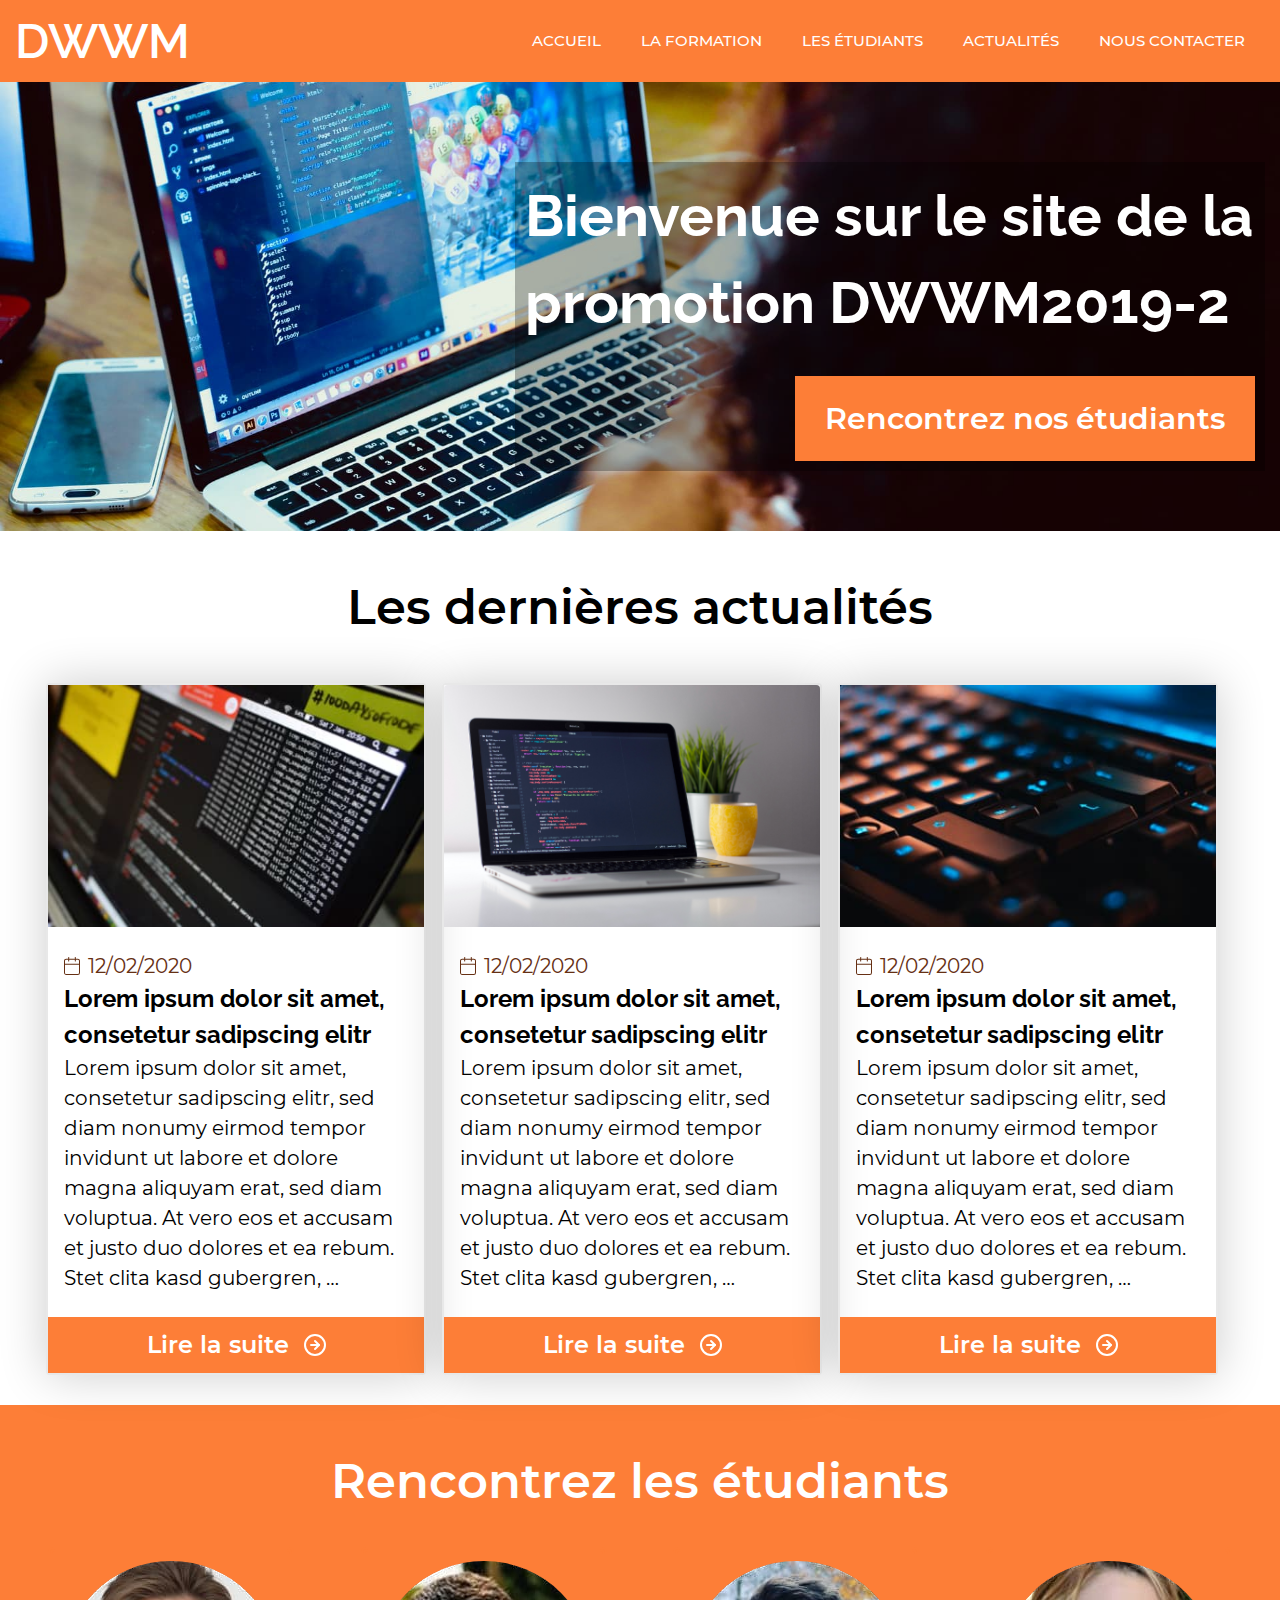
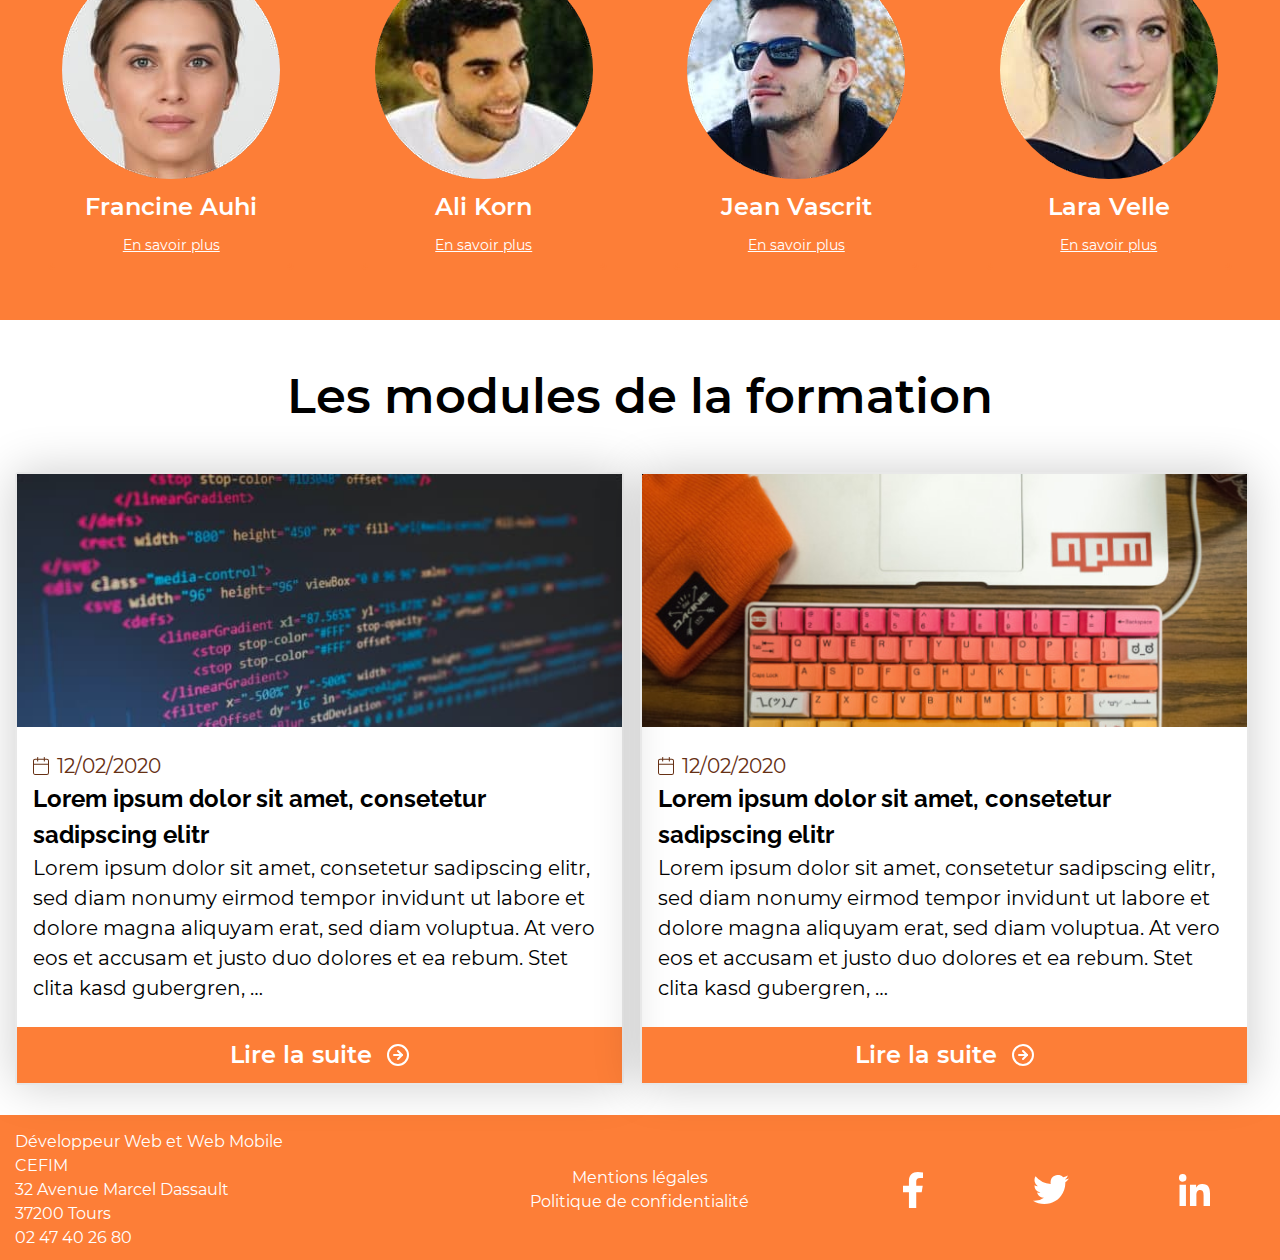
==== index.html @ db04bb83 "ECF-HTML-CSS - Brouillon" ====
<!DOCTYPE html>
<html lang="en">
<head>
    <meta charset="UTF-8">
    <meta http-equiv="X-UA-Compatible" content="IE=edge">
    <meta name="viewport" content="width=device-width, initial-scale=1.0">
    <link rel="stylesheet" href="css/reset.css">
    <link rel="stylesheet" href="css/style.css">
    <title>DWWM - Accueil</title>
</head>
<body>

    <header class="main-header">
        <div class="container">
            <p class="main-header-logo">dwwm</p>
            <nav class="main-header-nav">
                <button class="toggle-main-header-list" aria-expanded="false" aria-controls="main-header-list"><img src="img/burger.svg" alt="icone menu"></button>
                <ul id="main-header-list" class="main-header-list" hidden>
                    <li class="main-header-item">
                        <a class="main-header-link" href="index.html">Accueil</a>
                    </li>
                    <li class="main-header-item">
                        <a class="main-header-link" href="formation.html">La formation</a>
                    </li>
                    <li class="main-header-item">
                        <a class="main-header-link" href="etudiants.html">Les étudiants</a>
                    </li>
                    <li class="main-header-item">
                        <a class="main-header-link" href="actualites.html">Actualités</a>
                    </li>
                    <li class="main-header-item">
                        <a class="main-header-link" href="contact.html">Nous contacter</a>
                    </li>
                </ul>
            </nav>
        </div>
    </header>

    <section class="hero">
        <div class="container">
            <div class="hero-content">
                <h1>Bienvenue sur le site de la promotion DWWM2019-2</h1>
                <a href="etudiants.html">Rencontrez nos étudiants</a>
            </div>
        </div>
    </section>

    <section class="news">
        <div class="container">
            <h2>Les dernières actualités</h2>
            <ul class="article-list">
                <li class="article-item">
                    <article class="article">
                        <a href="actualites.html" class="article-link">
                            <figure class="article-img"><img src="img/ecran.jpg" alt="Un écran"></figure>
                            <div>
                                <p class="article-date"><img src="img/icon-date.svg" aria-hidden="true" alt="">12/02/2020</p>
                                <h3>Lorem ipsum dolor sit amet, consetetur sadipscing elitr</h3>
                                <p>Lorem ipsum dolor sit amet, consetetur sadipscing elitr, sed diam nonumy eirmod tempor invidunt ut labore et dolore magna aliquyam erat, sed diam voluptua. At vero eos et accusam et justo duo dolores et ea rebum. Stet clita kasd gubergren, …         </p>
                            </div>
                            <p class="article-btn">Lire la suite<img src="img/fleche-droite.svg" aria-hidden="true" alt=""></p>
                        </a>
                    </article>
                </li>

                <li class="article-item">
                    <article class="article">
                        <a href="actualites.html" class="article-link">
                            <figure class="article-img"><img src="img/pc-gris.png" alt="Un pc"></figure>
                            <div>
                                <p class="article-date"><img src="img/icon-date.svg" aria-hidden="true" alt="">12/02/2020</p>
                                <h3>Lorem ipsum dolor sit amet, consetetur sadipscing elitr</h3>
                                <p>Lorem ipsum dolor sit amet, consetetur sadipscing elitr, sed diam nonumy eirmod tempor invidunt ut labore et dolore magna aliquyam erat, sed diam voluptua. At vero eos et accusam et justo duo dolores et ea rebum. Stet clita kasd gubergren, …         </p>
                            </div>
                            <p class="article-btn">Lire la suite<img src="img/fleche-droite.svg" aria-hidden="true" alt=""></p>
                        </a>
                    </article>
                </li>

                <li class="article-item">
                    <article class="article">
                        <a href="actualites.html" class="article-link">
                            <figure class="article-img"><img src="img/clavier.jpg" alt="Un clavier"></figure>
                            <div>
                                <p class="article-date"><img src="img/icon-date.svg" aria-hidden="true" alt="">12/02/2020</p>
                                <h3>Lorem ipsum dolor sit amet, consetetur sadipscing elitr</h3>
                                <p>Lorem ipsum dolor sit amet, consetetur sadipscing elitr, sed diam nonumy eirmod tempor invidunt ut labore et dolore magna aliquyam erat, sed diam voluptua. At vero eos et accusam et justo duo dolores et ea rebum. Stet clita kasd gubergren, …         </p>
                            </div>
                            <p class="article-btn">Lire la suite<img src="img/fleche-droite.svg" aria-hidden="true" alt=""></p>
                        </a>
                    </article>
                </li>
            </ul>
        </div>
    </section>

    <section class="accueil-students">
        <div class="container">
            <h2>Rencontrez les étudiants</h2>
            <ul class="students-list">
                <li class="students-item">
                    <a class="students-link" href="etudiant-deux.html">
                        <div>
                            <figure>
                                <img class="students-img" src="img/etudiant-deux.jpg" alt="">
                                <figcaption>Francine Auhi</figcaption>
                            </figure>
                            <p>En savoir plus</p>
                        </div>

                    </a>
                </li>
                <li class="students-item">
                    <a class="students-link" href="etudiant-deux.html">
                        <div>
                            <figure>
                                <img class="students-img" src="img/etudiant-un.jpg" alt="">
                                <figcaption>Ali Korn</figcaption>
                            </figure>
                            <p>En savoir plus</p>
                        </div>

                    </a>
                </li>
                <li class="students-item">
                    <a class="students-link" href="etudiant-deux.html">
                        <div>
                            <figure>
                                <img class="students-img" src="img/etudiant-trois.jpg" alt="">
                                <figcaption>Jean Vascrit</figcaption>
                            </figure>
                            <p>En savoir plus</p>
                        </div>

                    </a>
                </li>
                <li class="students-item">
                    <a class="students-link" href="etudiant-deux.html">
                        <div>
                            <figure>
                                <img class="students-img" src="img/etudiant-quatre.jpg" alt="">
                                <figcaption>Lara Velle</figcaption>
                            </figure>
                            <p>En savoir plus</p>
                        </div>
                    </a>
                </li>
            </ul>
        </div>
    </section>

    <section class="modules">
        <div class="container">
            <h2>Les modules de la formation</h2>
            <ul class="article-list">
                <li class="article-item">
                    <article class="article">
                        <a href="module.html" class="article-link">
                            <figure class="article-img"><img src="img/code-rose.jpg" alt="Un extrait de code informatique"></figure>
                            <div>
                                <p class="article-date"><img src="img/icon-date.svg" aria-hidden="true" alt="">12/02/2020</p>
                                <h3>Lorem ipsum dolor sit amet, consetetur sadipscing elitr</h3>
                                <p>Lorem ipsum dolor sit amet, consetetur sadipscing elitr, sed diam nonumy eirmod tempor invidunt ut labore et dolore magna aliquyam erat, sed diam voluptua. At vero eos et accusam et justo duo dolores et ea rebum. Stet clita kasd gubergren, …         </p>
                            </div>
                            <p class="article-btn">Lire la suite<img src="img/fleche-droite.svg" aria-hidden="true" alt=""></p>
                        </a>
                    </article>
                </li>

                <li class="article-item">
                    <article class="article">
                        <a href="module.html" class="article-link">
                            <figure class="article-img"><img src="img/clavier-orange.jpg" alt="Un clavier orange"></figure>
                            <div>
                                <p class="article-date"><img src="img/icon-date.svg" aria-hidden="true" alt="">12/02/2020</p>
                                <h3>Lorem ipsum dolor sit amet, consetetur sadipscing elitr</h3>
                                <p>Lorem ipsum dolor sit amet, consetetur sadipscing elitr, sed diam nonumy eirmod tempor invidunt ut labore et dolore magna aliquyam erat, sed diam voluptua. At vero eos et accusam et justo duo dolores et ea rebum. Stet clita kasd gubergren, …         </p>
                            </div>
                            <p class="article-btn">Lire la suite<img src="img/fleche-droite.svg" aria-hidden="true" alt=""></p>
                        </a>
                    </article>
                </li>
            </ul>
        </div>
    </section>

    <footer class="main-footer">
        <div class="container">
            <div class="main-footer-contact">
                <p>Développeur Web et Web Mobile</p>
                <ul class="contact-list">
                    <li class="contact-item">
                        <a class="contact-link" href="https://g.page/cefimformation?share">
                            <p>CEFIM</p>
                            <p>32 Avenue Marcel Dassault</br>
                               37200 Tours
                            </p>
                        </a>
                    </li>
                    <li class="contact-item">
                        <a class="contact-link" href="tel:+33247402680">02 47 40 26 80</a>
                    </li>
                </ul>
            </div>
            <ul class="main-footer-list">
                <li class="main-footer-item">
                    <a class="main-footer-link" href="politique.html">Mentions légales</a>
                </li>
                <li class="main-footer-item">
                    <a class="main-footer-link" href="politique.html">Politique de confidentialité</a>
                </li>
            </ul>
            <ul class="network-list">
                <li class="network-item">
                    <a class="network-link" href="https://www.facebook.com/"><img src="img/icon-facebook.svg" alt="icône facebook"></a>
                </li>
                <li class="network-item">
                    <a class="network-link" href="https://twitter.com/?lang=fr"><img src="img/incon-twitter.svg" alt="icône twitter"></a>
                </li>
                <li class="network-item">
                    <a class="network-link" href="https://fr.linkedin.com/"><img src="img/icon-linkedin.svg" alt="icône linkedin"></a>
                </li>
            </ul>
        </div>
    </footer>
    <script src="js/nav.js"></script>
</body>
</html>
---- css/style.css ----
/* montserrat-regular - latin */
@font-face {
font-family: 'Montserrat';
font-style: normal;
font-weight: 400;
src: local(''),
        url('../fonts/montserrat-v15-latin-regular.woff2') format('woff2'), /* Chrome 26+, Opera 23+, Firefox 39+ */
        url('../fonts/montserrat-v15-latin-regular.woff') format('woff'); /* Chrome 6+, Firefox 3.6+, IE 9+, Safari 5.1+ */
}
/* montserrat-500 - latin */
@font-face {
font-family: 'Montserrat';
font-style: normal;
font-weight: 500;
src: local(''),
        url('../fonts/montserrat-v15-latin-500.woff2') format('woff2'), /* Chrome 26+, Opera 23+, Firefox 39+ */
        url('../fonts/montserrat-v15-latin-500.woff') format('woff'); /* Chrome 6+, Firefox 3.6+, IE 9+, Safari 5.1+ */
}
/* montserrat-600 - latin */
@font-face {
font-family: 'Montserrat';
font-style: normal;
font-weight: 600;
src: local(''),
        url('../fonts/montserrat-v15-latin-600.woff2') format('woff2'), /* Chrome 26+, Opera 23+, Firefox 39+ */
        url('../fonts/montserrat-v15-latin-600.woff') format('woff'); /* Chrome 6+, Firefox 3.6+, IE 9+, Safari 5.1+ */
}
/* raleway-700 - latin */
@font-face {
font-family: 'Raleway';
font-style: normal;
font-weight: 700;
src: local(''),
        url('../fonts/raleway-v19-latin-700.woff2') format('woff2'), /* Chrome 26+, Opera 23+, Firefox 39+ */
        url('../fonts/raleway-v19-latin-700.woff') format('woff'); /* Chrome 6+, Firefox 3.6+, IE 9+, Safari 5.1+ */
}
/* raleway-600 - latin */
@font-face {
font-family: 'Raleway';
font-style: normal;
font-weight: 600;
src: local(''),
        url('../fonts/raleway-v19-latin-600.woff2') format('woff2'), /* Chrome 26+, Opera 23+, Firefox 39+ */
        url('../fonts/raleway-v19-latin-600.woff') format('woff'); /* Chrome 6+, Firefox 3.6+, IE 9+, Safari 5.1+ */
}

/* Styles généraux */
:root {
        --primary: #FD7E37;
        --dark-grey: #707070;
        --medium-grey: #7f7f7f;
        --light-grey: #d6d6d6;
        --dark-marron: #331100;
        --medium-marron: #663014;

}
body{
        font-family: Montserrat, "sans-serif";
}
h1, h2{
        text-align: center;
        padding-bottom: 2rem;
}
.modules h2, .news h2{
        padding-top: 4rem;
        padding-bottom: 4rem;
}
@media screen and (min-width: 62em){
        h1, h2{
                font-size: 4.8rem;
        }
}

/* Layout */

.container {
	width: 100%;
	margin-left: auto;
	margin-right: auto;
	padding-left: 1.5rem;
	padding-right: 1.5rem;
}
@media screen and (min-width: 80em) {
	.container {
		max-width: 131rem;
	}
}

/* Navigation */

[hidden] {
	display: block;
	visibility: hidden;
}
.toggle-main-header-list {
        background: none;
	padding: 1.5rem;
	border: 0;
        cursor: pointer;
}
.toggle-main-header-list img{
        width: 2rem;
        height: 2rem;
}
.main-header-list {
	position: fixed;
	z-index: 10;
	top: 5rem;
	left: 0;
	right: 0;
        bottom: 0;
	transform: translateX(-100%);
	transition: .3s;
        background-color: var(--primary);
}
.main-header-list:not([hidden]) {
	transform: translateX(0);
}
.main-header + section{
        padding-top: 5rem;
}
@media screen and (min-width: 48em) {
	.toggle-main-header-list {
		display: none;
	}

	.main-header-list {
		display: flex;
		position: static;
		visibility: visible;
		transform: translateX(0);
	}
        .main-header + section{
                padding-top: 0;
        }
}

/* Components */

.contact-btn{
        display: flex;
        align-items: center;
        background-color: var(--primary);
        color: white;
        font-weight: 600;
        padding: 1rem;
        border: none;
        border-radius: 4px;
}
.contact-btn img{
        margin-left: 1rem;
}

.article{
        margin: auto;
        box-shadow: 0px 0px 48px #00000033;
        margin-bottom: 3rem;
        border: 2px solid #e8e8e8;
        border-radius: 3px;
}
.article:hover, .article:focus{
        border: 2px solid var(--primary);
        border-radius: 3px;
}
.article-img img{
        min-width: 100%;
        max-width: 100%;
}
@media screen and (min-width: 48em){
        .article{
                margin-right: 1.6rem;
        }
}
.article h3{
        font-family: Raleway, "sans-serif";
}
.article-btn{
        background-color: var(--primary);
        color: white;
        display: flex;
        justify-content: center;
        padding-top: 1rem;
        padding-bottom: 1rem;
        font-weight: 600;
}
.article-btn img{
        margin-left: 1.5rem ;
}
.article-link div p {
        font-size: 1.4rem;
}


.students-item{

        max-width: max-content;
        border: 2px solid var(--primary);
        border-radius: 5px;

}
.students-link > div, .students-link > div{
        padding: 1rem;
        border:2px solid var(--primary);
        border-radius: 5px;
}
.students-link:hover > div, .students-link:focus > div{
        border:2px solid white;
}
.students-link{
        text-align: center;
}
.students-link figcaption{
        margin-top: 1rem;
        margin-bottom: 1rem;
        font-weight: 600;
}
.students-link p{
        font-size: 1.4rem;
        text-decoration: underline;

}
.students-img{
        border-radius: 50%;
}

.article div{
        padding-left: 1.6rem;
        padding-right: 1.6rem;
        padding-top: 2.4rem;
        padding-bottom: 2.4rem;
}
.article-date, .article-art-date{
        display: flex;
        align-items: center;
        color: var(--medium-marron)
}
.article-date img{
        padding-right: 0.8rem;
}

.pagination{
        max-width: 23rem ;
        margin: auto;
        display: flex;
        justify-content: space-between;
        margin-top: 4rem;
}

.pagination-btn{
        color: var(--primary);
        background-color: white;
        border: 1px solid var(--primary);
        border-radius: 5px;
        width: 3rem;
        height: 3rem;
        transition: .3s;
}
.pagination-btn:hover{
        color: white;
        background-color: var(--primary);
        cursor: pointer;
}


@media screen and (min-width: 36em) {

        .students-link figcaption{
                font-size: 2rem;
        }
}
@media screen and (min-width: 80em) {
        .article h3{
                font-size: 2.4rem;
        }
        .article-link div p {
                font-size: 2rem;
        }
        .article-btn{
                font-size: 2.4rem;
        }
        .students-link figcaption{
                font-size: 2.4rem;
        }
}

/* Header */

.main-header{
        background-color: var(--primary);
        text-transform: uppercase;
        position: fixed;
        width: 100%;
        color: white;
}

@media screen and (min-width: 48em) {
        .main-header{
                position: initial;
        }
}

.main-header .container{
        display: flex;
        justify-content: space-between;
        align-items: center;
}
.main-header-logo{
        font-family: Raleway, "sans-serif";
        font-size: 2.5rem;
        margin-top: 0.5rem;
        margin-bottom: 0.5rem;
}
.main-header-link{
        font-weight: 500;
        display: block;
        font-size: 1rem;
        padding-left: 2rem;
        padding-right: 2rem;
        padding-top: 1rem;
        padding-bottom: 1rem;
        transition: .3s;
}

@media screen and (min-width: 62em) {
        .main-header-logo{
                font-size: 4.8rem;
        }
        .main-header-link{
                font-size: 1.5rem;
        }
}
.main-header-link:hover, .main-header-link:focus{
        background-color: white;
        color: var(--primary);
}


/* Accueil */

.hero{
        background-image: url(../img/arrière-plan.jpg);
        background-size: cover;
        background-position: center;
}
.hero .container{
        padding-top: 5rem;
        padding-bottom: 4rem ;
        display: flex;
        justify-content: flex-end;
}
.hero-content{
        background-color: rgba(0, 0, 0, 0.274);
        color: white;
        padding: 1rem;

}
.hero-content h1{
        font-family: Raleway, "sans-serif";
        margin-bottom: 3rem;
        font-size: 2.5rem;
        text-align: left;
        padding-bottom: 0;
        padding-top: 0;
}
.hero-content a{
        background-color: var(--primary);
        padding: 1rem;
        font-weight: 600;
        display: block;
        width: max-content;
        transition: .3s;

}
.hero-content a:hover, .hero-content a:focus{
        background-color: white;
        color: var(--primary);
        transform: scale(1.05);
}
@media screen and (min-width: 48em) {
        .hero .container{
                padding-top: 8rem;
                padding-bottom: 6rem;
        }
        .hero-content h1{
                font-size: 5rem;
        }
        .hero-content{
                max-width: 65rem;
                display: flex;
                flex-direction: column;
                align-items: flex-end;
        }
        .hero-content a{
                font-size: 3rem;
        }
}
@media screen and (min-width: 62em) {
        .hero-content h1{
                font-size: 5.8rem;
        }
        .hero-content{
                max-width: 75rem;
        }
        .hero-content a{
                padding-left: 3rem;
                padding-right: 3rem;
                padding-top: 2rem;
                padding-bottom: 2rem;
        }
}


.accueil-students{
        padding-top: 4rem;
        background-color: var(--primary);
        color: white;
        padding-bottom: 4rem;
}
.students-list{
        display: grid;
        margin: auto;
        grid-template-columns: repeat(auto-fill, minmax(50%, 1fr));
        place-items: center;
}
.students-item{
        margin: 1rem;
}
@media screen and (min-width: 48em){
        .students-list{
                grid-template-columns: repeat(auto-fill, minmax(25%, 1fr));
        }
}

.news .article{
        max-width: 38rem;
}
.news .article-list{
        display: flex;
        flex-wrap: wrap;
        justify-content: center;
}

@media screen and (min-width: 48em){
        .modules .article-list{
                display: grid;
                grid-template-columns: repeat(auto-fill, minmax(50%, 1fr))
        }
}


/* Formations */
.formation .container{
        padding-top: 4rem;
        padding-bottom: 4rem;
}

.description{
        font-size: 1.4rem;
        font-weight: 600;
        max-width: 84rem;
        margin: auto;
        text-align: center;
        margin-bottom: 4rem;
}

@media screen and (min-width: 62em){
        .description{
                font-size: 2.4rem;
        }
        .formation h1{
                font-size: 4.8rem;
        }

}
@media screen and (min-width: 48em){
        .formation .article-list{
                display: grid;
                grid-template-columns: repeat(auto-fill, minmax(50%, 1fr))
        }
}

/* Etudiants */

.students .container{
        padding-top: 4rem;
        padding-bottom: 4rem;
}

.students .students-link p{
        color: var(--primary);
}
.students .students-item{
        padding:1rem;
        max-width: max-content;
        border: 2px solid white;
        border-radius: 5px;
}
.students .students-item:hover, .students-item:focus{
        border:2px solid var(--primary);
}

/* Actualités */
.actu .container{
        padding-top: 4rem;
        padding-bottom: 4rem;
}

@media screen and (min-width: 62em){
        .actu h1{
                font-size: 4.8rem;
        }
}
.actu .article{
        max-width: 38rem;
}
.actu .article-list{
        display: flex;
        flex-wrap: wrap;
        justify-content: center;
}

/* Article */

.article-art{
        max-width: 84rem;
        margin: auto;
        text-align: justify;
        padding-bottom: 4rem;
        padding-top: 4rem;

}
.article-art-img img{
        min-width: 100%;
        max-width: 100%;
}
.article-art .article-date{
        width: max-content;
        margin: auto;
        margin-bottom: 1rem;
        box-shadow: none;
}
.article-art-date{
        width: max-content;
        margin: auto;
        padding-bottom: 1rem;
}

/* Politique */

.politique .container{
        padding-bottom: 4rem;
        padding-top: 4rem;
        max-width: 84rem;
        text-align: justify;
}
.politique p{
        font-size: 1.4rem;
}

@media screen and (min-width: 62em){
        .politique h1{
               font-size: 4.8rem;
        }
        .politique p{
                font-size: 2rem;
        }
}

/* Module */

.module .container{
        max-width: 84rem;
}
.module h1{
        background-image: url(../img/code-rose.jpg);
        background-size: cover;
        background-position: center;
        color: white;
        padding-top: 17rem;
        padding-bottom: 17rem;
}

.module .container p {
        text-align: justify;
        padding-top: 4rem;
        padding-bottom: 4rem;
        font-weight: 600;
}
@media screen and (min-width: 62em){
        .module .container p {
                font-size: 2.4rem;
        }
}

/* Contact */
@media screen and (min-width: 62em){
        .contact h1{
                margin-bottom: 14rem;
        }
}

.contact .container{
        padding-top: 4rem;
        padding-bottom: 4rem;
}

.contact-form{
        max-width: 105rem;
        font-size: 2rem;
        margin: auto;
        display: grid;
        grid-template-columns: repeat(2, 1fr);
}
.contact-form label{
        padding-bottom: 1rem;
        display: block;
}
.contact-form .msg textarea{
        resize: none;
        height: 15rem;
}
.contact-form input, .contact-form textarea{
        font-size: 2rem;
        padding-bottom: 1rem;
        border: none;
        border-bottom: 1px solid var(--dark-grey);
        width: 100%;
}
.contact-form .name{
        margin-right: 3.2rem;
        margin-bottom: 4rem;
}
.contact-form .name{
        grid-column: -1 / 1;
}
.contact-form .mail{
        grid-column: -1 / 1;
        margin-bottom: 4rem;
}
.contact-form .msg{
        grid-column: span 2;
}
.btn{
        margin-top: 1rem;
        grid-column: 2;
        display: flex;
        justify-content: flex-end;
}
.contact-btn{
        padding-left: 2rem;
        padding-right: 2rem;
        width: max-content;
}
@media screen and (min-width: 48em){
        .contact-form .name{
                grid-column: 1;
        }

        .contact-form .mail{
                grid-column: 2;
        }
        .contact-btn{
                font-size: 2.4rem;
        }

}

/* Etudiants Deux */
.student .container{
        padding-top: 4rem;
        padding-bottom: 4rem;
}
.student-figure{
        display: flex;
        justify-content: center;
}
.student-figure-img{
        border-radius: 50%;
}
.preferences-list{
        display: grid;
        margin: auto;
        grid-template-columns: repeat(auto-fill, minmax(50%, 1fr));
        font-size: 1rem;
}
.preferences-item h2{
        font-family: Raleway, "sans-serif";
        padding-bottom: 0.5rem;
        text-align: left;
}
.preferences-item{
        padding-bottom: 4rem;
}
.preferences-item.dm{
        grid-column:  -1 / 1;
        padding-bottom: 0;

}



@media screen and (min-width: 36em){
        .preferences-list{
                font-size: 1.6rem;
        }
        .preferences-item p, .preferences-item h2{
                text-align: center;
        }
}

@media screen and (min-width: 48em){

}

@media screen and (min-width: 62em){
        .preferences-list{
                grid-template-columns: repeat(auto-fill, minmax(25%, 1fr));
        }
        .preferences-item h2{
                font-size: 2.4rem;
        }
        .preferences-item p, .preferences-item h2{
                text-align: left;
        }
}



/* Footer */

.main-footer{
        background-color: var(--primary);
        color : white;
}
.main-footer .container{
        display: grid;
        grid-template-columns:  repeat(3, 1fr);
        align-items: center;
}
.main-footer .container > *{
        margin-top: 1.5rem;
        margin-bottom: 1rem;
}

.main-footer-contact{
        grid-column: -1 / 1;
}

.main-footer-list{
        grid-column: -1 / 1;
        text-align: center;
}

.network-list{
        grid-column: -1 / 1;
        display: flex;
        align-items: center;
        justify-content: space-around;
}

@media screen and (min-width: 48em) {
        .main-footer-contact{
                grid-column: 1;
        }

        .main-footer-list{
                grid-column: 2
        }

        .network-list{
                grid-column: 3
        }
}
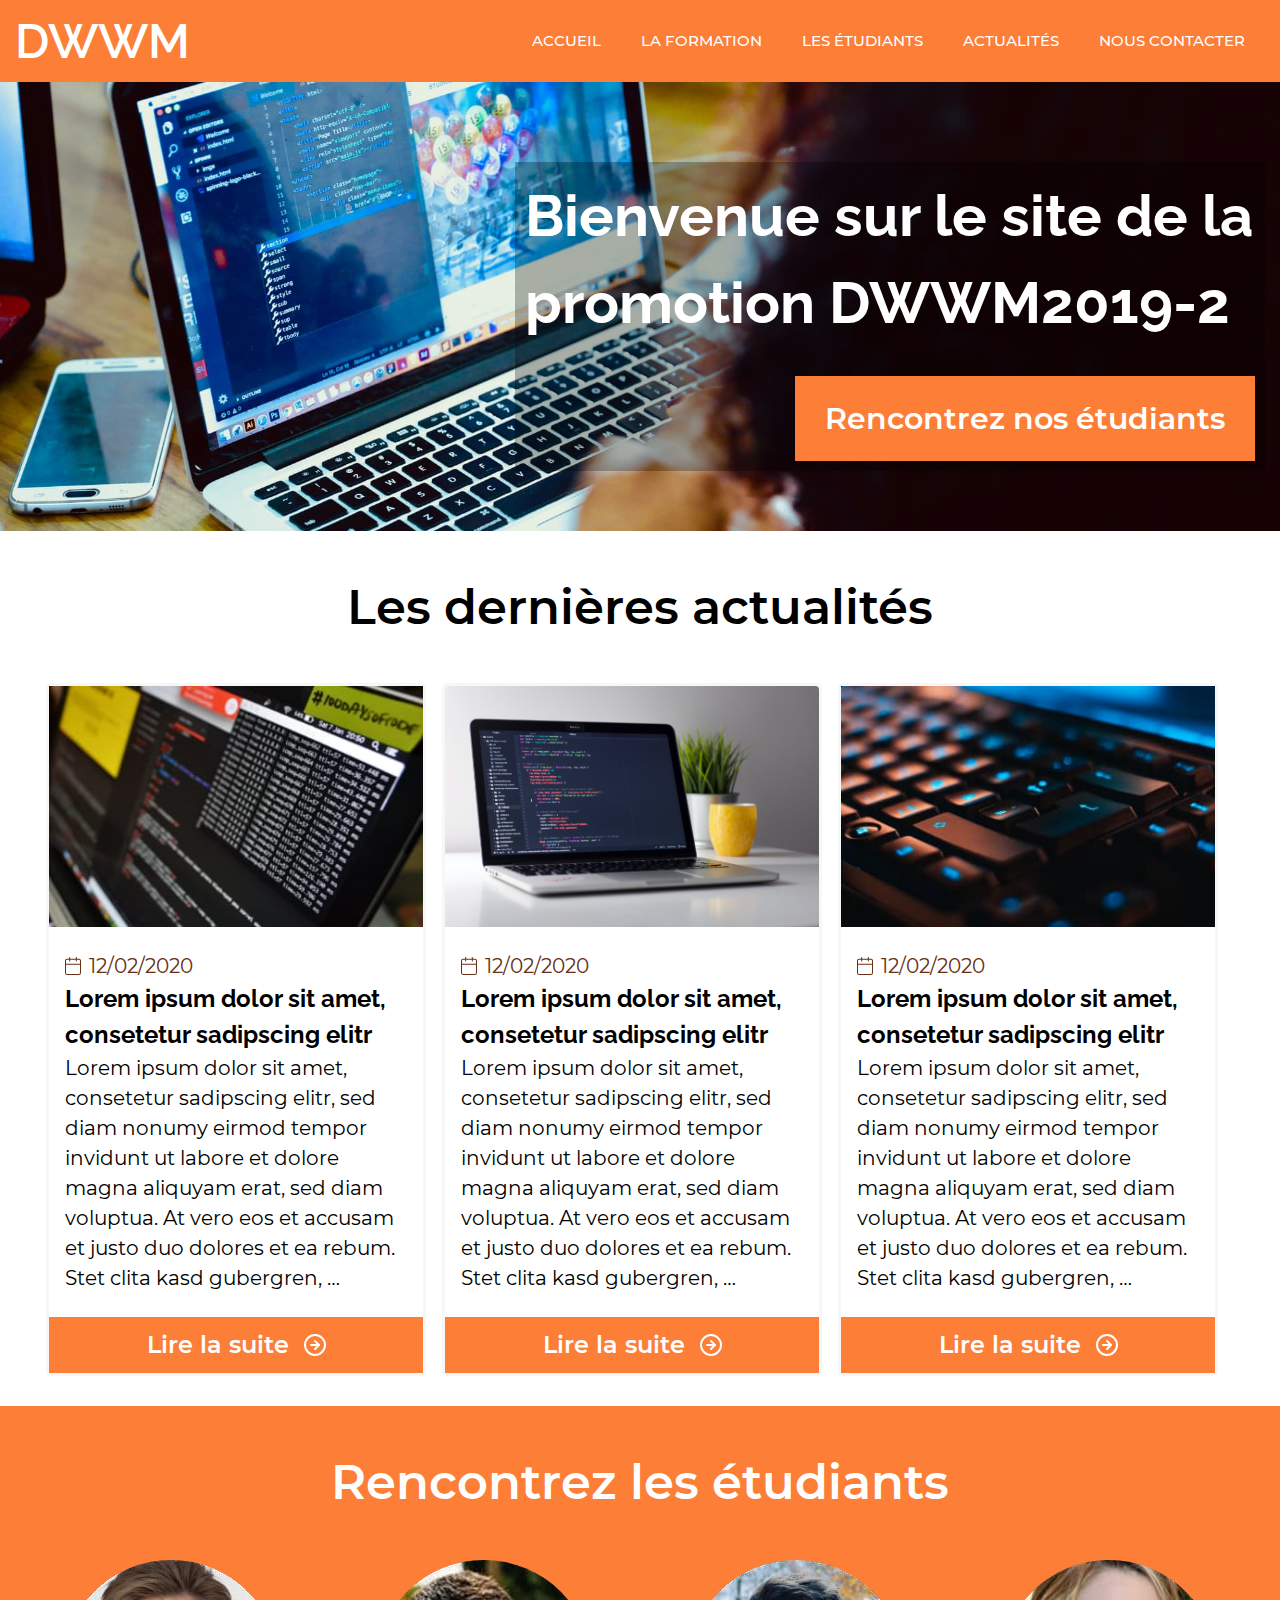
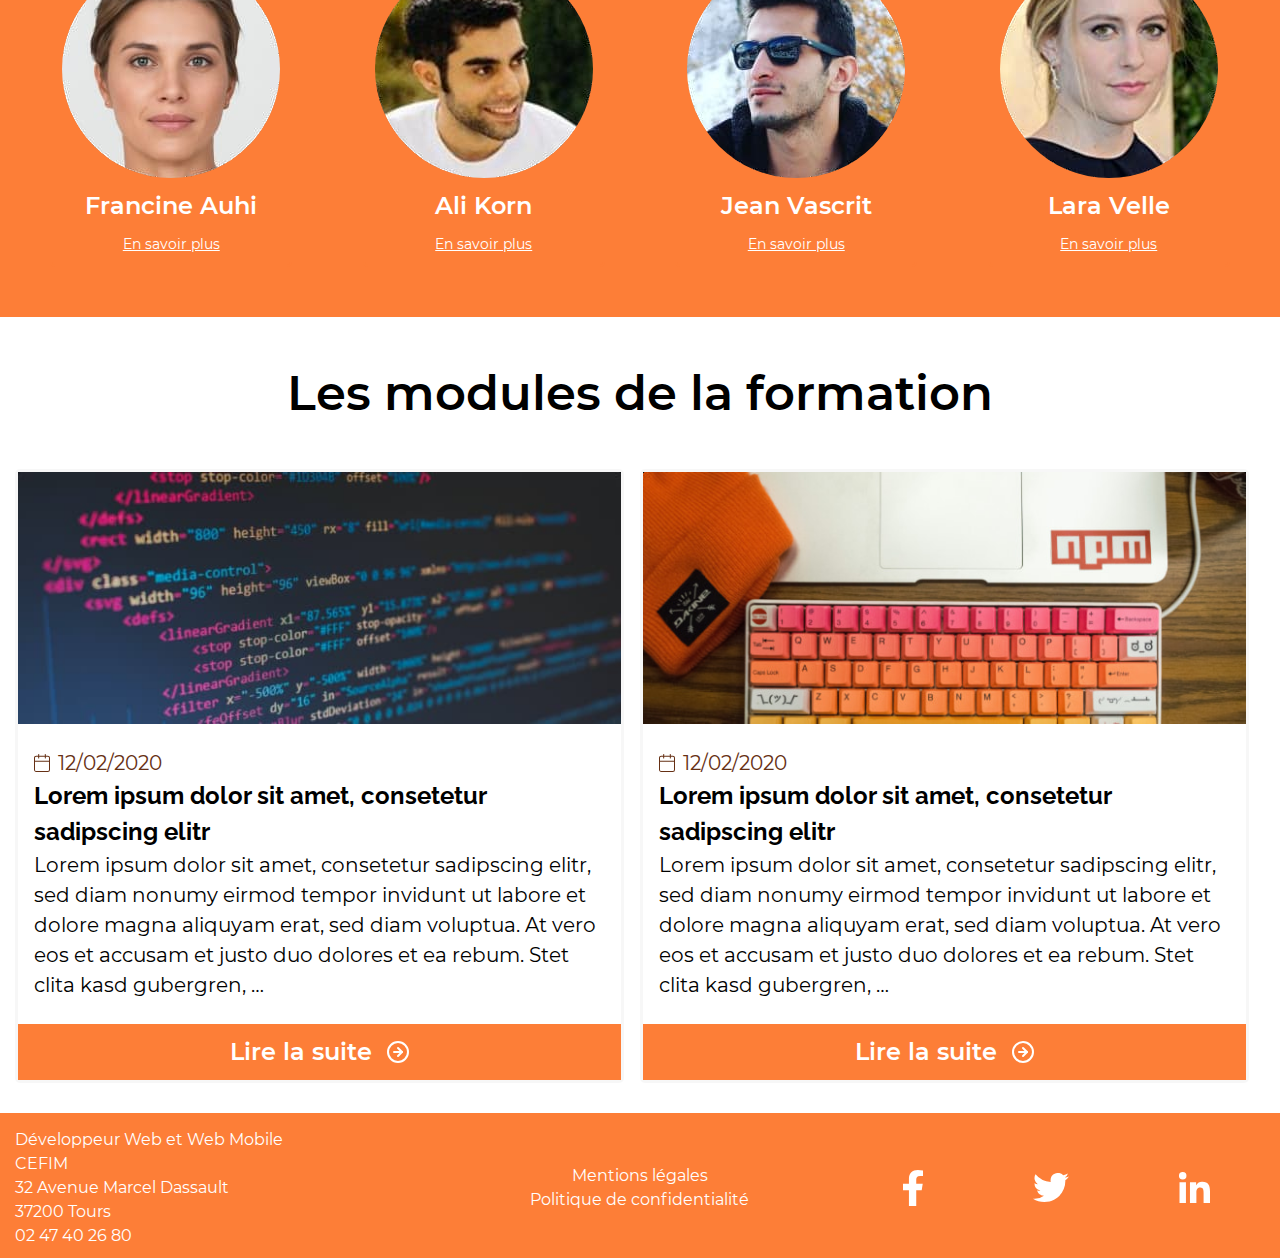
==== commit 8437765a: "ECF HTML-CSS - Version finale" ====
--- a/index.html
+++ b/index.html
@@ -14,7 +14,7 @@
         <div class="container">
             <p class="main-header-logo">dwwm</p>
             <nav class="main-header-nav">
-                <button class="toggle-main-header-list" aria-expanded="false" aria-controls="main-header-list"><img src="img/burger.svg" alt="icone menu"></button>
+                <button class="toggle-main-header-list" aria-expanded="false" aria-controls="main-header-list"><img src="img/burger.svg" alt="icône menu"></button>
                 <ul id="main-header-list" class="main-header-list" hidden>
                     <li class="main-header-item">
                         <a class="main-header-link" href="index.html">Accueil</a>
@@ -52,27 +52,30 @@
                 <li class="article-item">
                     <article class="article">
                         <a href="actualites.html" class="article-link">
-                            <figure class="article-img"><img src="img/ecran.jpg" alt="Un écran"></figure>
-                            <div>
-                                <p class="article-date"><img src="img/icon-date.svg" aria-hidden="true" alt="">12/02/2020</p>
-                                <h3>Lorem ipsum dolor sit amet, consetetur sadipscing elitr</h3>
-                                <p>Lorem ipsum dolor sit amet, consetetur sadipscing elitr, sed diam nonumy eirmod tempor invidunt ut labore et dolore magna aliquyam erat, sed diam voluptua. At vero eos et accusam et justo duo dolores et ea rebum. Stet clita kasd gubergren, …         </p>
-                            </div>
-                            <p class="article-btn">Lire la suite<img src="img/fleche-droite.svg" aria-hidden="true" alt=""></p>
-                        </a>
-                    </article>
-                </li>
-
+                            <div class="forfocus">
+                                <figure class="article-img"><img src="img/ecran.jpg" srcset="img/ecran@2x.jpg 2x" alt="Un écran"></figure>
+                                <div>
+                                    <p class="article-date"><img src="img/icon-date.svg" aria-hidden="true" alt="">12/02/2020</p>
+                                    <h3>Lorem ipsum dolor sit amet, consetetur sadipscing elitr</h3>
+                                    <p>Lorem ipsum dolor sit amet, consetetur sadipscing elitr, sed diam nonumy eirmod tempor invidunt ut labore et dolore magna aliquyam erat, sed diam voluptua. At vero eos et accusam et justo duo dolores et ea rebum. Stet clita kasd gubergren, …         </p>
+                                </div>
+                                <p class="article-btn">Lire la suite<img src="img/fleche-droite.svg" aria-hidden="true" alt=""></p>
+                            </div>
+                        </a>
+                    </article>
+                </li>
                 <li class="article-item">
                     <article class="article">
                         <a href="actualites.html" class="article-link">
-                            <figure class="article-img"><img src="img/pc-gris.png" alt="Un pc"></figure>
-                            <div>
-                                <p class="article-date"><img src="img/icon-date.svg" aria-hidden="true" alt="">12/02/2020</p>
-                                <h3>Lorem ipsum dolor sit amet, consetetur sadipscing elitr</h3>
-                                <p>Lorem ipsum dolor sit amet, consetetur sadipscing elitr, sed diam nonumy eirmod tempor invidunt ut labore et dolore magna aliquyam erat, sed diam voluptua. At vero eos et accusam et justo duo dolores et ea rebum. Stet clita kasd gubergren, …         </p>
-                            </div>
-                            <p class="article-btn">Lire la suite<img src="img/fleche-droite.svg" aria-hidden="true" alt=""></p>
+                            <div class="forfocus">
+                                <figure class="article-img"><img src="img/pc-gris.png" srcset="img/pc-gris@2x.png 2x" alt="Un pc"></figure>
+                                <div>
+                                    <p class="article-date"><img src="img/icon-date.svg" aria-hidden="true" alt="">12/02/2020</p>
+                                    <h3>Lorem ipsum dolor sit amet, consetetur sadipscing elitr</h3>
+                                    <p>Lorem ipsum dolor sit amet, consetetur sadipscing elitr, sed diam nonumy eirmod tempor invidunt ut labore et dolore magna aliquyam erat, sed diam voluptua. At vero eos et accusam et justo duo dolores et ea rebum. Stet clita kasd gubergren, …         </p>
+                                </div>
+                                <p class="article-btn">Lire la suite<img src="img/fleche-droite.svg" aria-hidden="true" alt=""></p>
+                            </div>
                         </a>
                     </article>
                 </li>
@@ -80,13 +83,15 @@
                 <li class="article-item">
                     <article class="article">
                         <a href="actualites.html" class="article-link">
-                            <figure class="article-img"><img src="img/clavier.jpg" alt="Un clavier"></figure>
-                            <div>
-                                <p class="article-date"><img src="img/icon-date.svg" aria-hidden="true" alt="">12/02/2020</p>
-                                <h3>Lorem ipsum dolor sit amet, consetetur sadipscing elitr</h3>
-                                <p>Lorem ipsum dolor sit amet, consetetur sadipscing elitr, sed diam nonumy eirmod tempor invidunt ut labore et dolore magna aliquyam erat, sed diam voluptua. At vero eos et accusam et justo duo dolores et ea rebum. Stet clita kasd gubergren, …         </p>
-                            </div>
-                            <p class="article-btn">Lire la suite<img src="img/fleche-droite.svg" aria-hidden="true" alt=""></p>
+                            <div class="forfocus">
+                                <figure class="article-img"><img src="img/clavier.jpg" srcset="img/clavier@2x.jpg 2x" alt="Un clavier"></figure>
+                                <div>
+                                    <p class="article-date"><img src="img/icon-date.svg" aria-hidden="true" alt="">12/02/2020</p>
+                                    <h3>Lorem ipsum dolor sit amet, consetetur sadipscing elitr</h3>
+                                    <p>Lorem ipsum dolor sit amet, consetetur sadipscing elitr, sed diam nonumy eirmod tempor invidunt ut labore et dolore magna aliquyam erat, sed diam voluptua. At vero eos et accusam et justo duo dolores et ea rebum. Stet clita kasd gubergren, …         </p>
+                                </div>
+                                <p class="article-btn">Lire la suite<img src="img/fleche-droite.svg" aria-hidden="true" alt=""></p>
+                            </div>
                         </a>
                     </article>
                 </li>
@@ -100,43 +105,40 @@
             <ul class="students-list">
                 <li class="students-item">
                     <a class="students-link" href="etudiant-deux.html">
-                        <div>
+                        <div class="forfocus">
                             <figure>
                                 <img class="students-img" src="img/etudiant-deux.jpg" alt="">
                                 <figcaption>Francine Auhi</figcaption>
                             </figure>
                             <p>En savoir plus</p>
                         </div>
-
-                    </a>
-                </li>
-                <li class="students-item">
-                    <a class="students-link" href="etudiant-deux.html">
-                        <div>
+                    </a>
+                </li>
+                <li class="students-item">
+                    <a class="students-link" href="etudiant-deux.html">
+                        <div class="forfocus">
                             <figure>
                                 <img class="students-img" src="img/etudiant-un.jpg" alt="">
                                 <figcaption>Ali Korn</figcaption>
                             </figure>
                             <p>En savoir plus</p>
                         </div>
-
-                    </a>
-                </li>
-                <li class="students-item">
-                    <a class="students-link" href="etudiant-deux.html">
-                        <div>
+                    </a>
+                </li>
+                <li class="students-item">
+                    <a class="students-link" href="etudiant-deux.html">
+                        <div class="forfocus">
                             <figure>
                                 <img class="students-img" src="img/etudiant-trois.jpg" alt="">
                                 <figcaption>Jean Vascrit</figcaption>
                             </figure>
                             <p>En savoir plus</p>
                         </div>
-
-                    </a>
-                </li>
-                <li class="students-item">
-                    <a class="students-link" href="etudiant-deux.html">
-                        <div>
+                    </a>
+                </li>
+                <li class="students-item">
+                    <a class="students-link" href="etudiant-deux.html">
+                        <div class="forfocus">
                             <figure>
                                 <img class="students-img" src="img/etudiant-quatre.jpg" alt="">
                                 <figcaption>Lara Velle</figcaption>
@@ -156,13 +158,15 @@
                 <li class="article-item">
                     <article class="article">
                         <a href="module.html" class="article-link">
-                            <figure class="article-img"><img src="img/code-rose.jpg" alt="Un extrait de code informatique"></figure>
-                            <div>
-                                <p class="article-date"><img src="img/icon-date.svg" aria-hidden="true" alt="">12/02/2020</p>
-                                <h3>Lorem ipsum dolor sit amet, consetetur sadipscing elitr</h3>
-                                <p>Lorem ipsum dolor sit amet, consetetur sadipscing elitr, sed diam nonumy eirmod tempor invidunt ut labore et dolore magna aliquyam erat, sed diam voluptua. At vero eos et accusam et justo duo dolores et ea rebum. Stet clita kasd gubergren, …         </p>
-                            </div>
-                            <p class="article-btn">Lire la suite<img src="img/fleche-droite.svg" aria-hidden="true" alt=""></p>
+                            <div class="forfocus">
+                                <figure class="article-img"><img src="img/code-rose.jpg" alt="Un extrait de code informatique"></figure>
+                                <div>
+                                    <p class="article-date"><img src="img/icon-date.svg" aria-hidden="true" alt="">12/02/2020</p>
+                                    <h3>Lorem ipsum dolor sit amet, consetetur sadipscing elitr</h3>
+                                    <p>Lorem ipsum dolor sit amet, consetetur sadipscing elitr, sed diam nonumy eirmod tempor invidunt ut labore et dolore magna aliquyam erat, sed diam voluptua. At vero eos et accusam et justo duo dolores et ea rebum. Stet clita kasd gubergren, …         </p>
+                                </div>
+                                <p class="article-btn">Lire la suite<img src="img/fleche-droite.svg" aria-hidden="true" alt=""></p>
+                            </div>
                         </a>
                     </article>
                 </li>
@@ -170,13 +174,15 @@
                 <li class="article-item">
                     <article class="article">
                         <a href="module.html" class="article-link">
-                            <figure class="article-img"><img src="img/clavier-orange.jpg" alt="Un clavier orange"></figure>
-                            <div>
-                                <p class="article-date"><img src="img/icon-date.svg" aria-hidden="true" alt="">12/02/2020</p>
-                                <h3>Lorem ipsum dolor sit amet, consetetur sadipscing elitr</h3>
-                                <p>Lorem ipsum dolor sit amet, consetetur sadipscing elitr, sed diam nonumy eirmod tempor invidunt ut labore et dolore magna aliquyam erat, sed diam voluptua. At vero eos et accusam et justo duo dolores et ea rebum. Stet clita kasd gubergren, …         </p>
-                            </div>
-                            <p class="article-btn">Lire la suite<img src="img/fleche-droite.svg" aria-hidden="true" alt=""></p>
+                            <div class="forfocus">
+                                <figure class="article-img"><img src="img/clavier-orange.jpg" alt="Un clavier orange"></figure>
+                                <div>
+                                    <p class="article-date"><img src="img/icon-date.svg" aria-hidden="true" alt="">12/02/2020</p>
+                                    <h3>Lorem ipsum dolor sit amet, consetetur sadipscing elitr</h3>
+                                    <p>Lorem ipsum dolor sit amet, consetetur sadipscing elitr, sed diam nonumy eirmod tempor invidunt ut labore et dolore magna aliquyam erat, sed diam voluptua. At vero eos et accusam et justo duo dolores et ea rebum. Stet clita kasd gubergren, …         </p>
+                                </div>
+                                <p class="article-btn">Lire la suite<img src="img/fleche-droite.svg" aria-hidden="true" alt=""></p>
+                            </div>
                         </a>
                     </article>
                 </li>
--- a/css/style.css
+++ b/css/style.css
@@ -43,6 +43,30 @@
         url('../fonts/raleway-v19-latin-600.woff2') format('woff2'), /* Chrome 26+, Opera 23+, Firefox 39+ */
         url('../fonts/raleway-v19-latin-600.woff') format('woff'); /* Chrome 6+, Firefox 3.6+, IE 9+, Safari 5.1+ */
 }
+
+/* Sommaire :
+
+        -styles généraux
+        -layout
+        -navigation
+        -composant boutons
+        -composant article
+        -composant étudiants
+        -composant pagination
+        -header
+
+        Dans l'ordre des pages html :
+
+        -actualités
+        -article
+        -contact
+        -etudiant-deux
+        -etudiant
+        -formation
+        -index
+        -module
+        -politique
+*/
 
 /* Styles généraux */
 :root {
@@ -123,7 +147,6 @@
 	.toggle-main-header-list {
 		display: none;
 	}
-
 	.main-header-list {
 		display: flex;
 		position: static;
@@ -135,7 +158,7 @@
         }
 }
 
-/* Components */
+/* Composant Bouton */
 
 .contact-btn{
         display: flex;
@@ -151,25 +174,12 @@
         margin-left: 1rem;
 }
 
+/* Composant Article */
+
 .article{
         margin: auto;
-        box-shadow: 0px 0px 48px #00000033;
         margin-bottom: 3rem;
-        border: 2px solid #e8e8e8;
-        border-radius: 3px;
-}
-.article:hover, .article:focus{
-        border: 2px solid var(--primary);
-        border-radius: 3px;
-}
-.article-img img{
-        min-width: 100%;
-        max-width: 100%;
-}
-@media screen and (min-width: 48em){
-        .article{
-                margin-right: 1.6rem;
-        }
+
 }
 .article h3{
         font-family: Raleway, "sans-serif";
@@ -183,36 +193,71 @@
         padding-bottom: 1rem;
         font-weight: 600;
 }
+.article-img img{
+        min-width: 100%;
+        max-width: 100%;
+}
 .article-btn img{
         margin-left: 1.5rem ;
 }
-.article-link div p {
+.article-date, .article-art-date{
+        display: flex;
+        align-items: center;
+        color: var(--medium-marron)
+}
+.article-date img{
+        padding-right: 0.8rem;
+}
+.article .forfocus div p {
         font-size: 1.4rem;
 }
-
+.article .forfocus div{
+        padding: 2.4rem 1.6rem 2.4rem 1.6rem;
+}
+.article .forfocus{
+        border: 3px solid #f2f2f2a1;
+        border-radius: 5px;
+}
+.article-link:hover > .forfocus, .article-link:focus > .forfocus{
+        border:3px solid var(--primary);
+}
+
+@media screen and (min-width: 48em){
+        .article{
+                margin-right: 1.6rem;
+        }
+}
+@media screen and (min-width: 80em) {
+        .article h3{
+                font-size: 2.4rem;
+        }
+        .article .forfocus div p {
+                font-size: 2rem;
+        }
+        .article-btn{
+                font-size: 2.4rem;
+        }
+}
+
+/* Composant Etudiants */
 
 .students-item{
-
         max-width: max-content;
-        border: 2px solid var(--primary);
-        border-radius: 5px;
-
-}
-.students-link > div, .students-link > div{
+}
+
+.students-link{
+        text-align: center;
+}
+.students-link .forfocus{
         padding: 1rem;
         border:2px solid var(--primary);
         border-radius: 5px;
-}
-.students-link:hover > div, .students-link:focus > div{
-        border:2px solid white;
-}
-.students-link{
-        text-align: center;
 }
 .students-link figcaption{
         margin-top: 1rem;
         margin-bottom: 1rem;
         font-weight: 600;
+        font-size: 1.4rem;
 }
 .students-link p{
         font-size: 1.4rem;
@@ -223,20 +268,30 @@
         border-radius: 50%;
 }
 
-.article div{
-        padding-left: 1.6rem;
-        padding-right: 1.6rem;
-        padding-top: 2.4rem;
-        padding-bottom: 2.4rem;
-}
-.article-date, .article-art-date{
-        display: flex;
-        align-items: center;
-        color: var(--medium-marron)
-}
-.article-date img{
-        padding-right: 0.8rem;
-}
+.etudiants .students-link > .forfocus{
+        border: 2px solid white;
+}
+
+.students-link:hover > .forfocus, .students-link:focus > .forfocus{
+        border:2px solid white;
+}
+
+.etudiants .students-link:hover > .forfocus, .etudiants .students-link:focus > .forfocus{
+        border:2px solid var(--primary);
+}
+@media screen and (min-width: 36em) {
+        .students-link figcaption{
+                font-size: 2rem;
+        }
+}
+
+@media screen and (min-width: 80em) {
+        .students-link figcaption{
+                font-size: 2.4rem;
+        }
+}
+
+/* Composant Pagination */
 
 .pagination{
         max-width: 23rem ;
@@ -245,7 +300,6 @@
         justify-content: space-between;
         margin-top: 4rem;
 }
-
 .pagination-btn{
         color: var(--primary);
         background-color: white;
@@ -255,32 +309,10 @@
         height: 3rem;
         transition: .3s;
 }
-.pagination-btn:hover{
+.pagination-btn:hover, .pagination-btn:focus{
         color: white;
         background-color: var(--primary);
         cursor: pointer;
-}
-
-
-@media screen and (min-width: 36em) {
-
-        .students-link figcaption{
-                font-size: 2rem;
-        }
-}
-@media screen and (min-width: 80em) {
-        .article h3{
-                font-size: 2.4rem;
-        }
-        .article-link div p {
-                font-size: 2rem;
-        }
-        .article-btn{
-                font-size: 2.4rem;
-        }
-        .students-link figcaption{
-                font-size: 2.4rem;
-        }
 }
 
 /* Header */
@@ -292,13 +324,6 @@
         width: 100%;
         color: white;
 }
-
-@media screen and (min-width: 48em) {
-        .main-header{
-                position: initial;
-        }
-}
-
 .main-header .container{
         display: flex;
         justify-content: space-between;
@@ -314,13 +339,19 @@
         font-weight: 500;
         display: block;
         font-size: 1rem;
-        padding-left: 2rem;
-        padding-right: 2rem;
-        padding-top: 1rem;
-        padding-bottom: 1rem;
+        padding: 1rem 2rem 1rem 2rem;
         transition: .3s;
 }
-
+.main-header-link:hover, .main-header-link:focus{
+        background-color: white;
+        color: var(--primary);
+}
+
+@media screen and (min-width: 48em) {
+        .main-header{
+                position: initial;
+        }
+}
 @media screen and (min-width: 62em) {
         .main-header-logo{
                 font-size: 4.8rem;
@@ -329,13 +360,231 @@
                 font-size: 1.5rem;
         }
 }
-.main-header-link:hover, .main-header-link:focus{
-        background-color: white;
+
+/* Actualités */
+
+.actu .container{
+        padding-top: 4rem;
+        padding-bottom: 4rem;
+}
+.actu .article{
+        max-width: 38rem;
+}
+.actu .article-list{
+        display: flex;
+        flex-wrap: wrap;
+        justify-content: center;
+}
+
+@media screen and (min-width: 62em){
+        .actu h1{
+                font-size: 4.8rem;
+        }
+}
+
+/* Article */
+
+.article-art{
+        max-width: 84rem;
+        margin: auto;
+        text-align: justify;
+        padding-bottom: 4rem;
+        padding-top: 4rem;
+
+}
+.article-art-img img{
+        min-width: 100%;
+        max-width: 100%;
+}
+.article-art .article-date{
+        width: max-content;
+        margin: auto;
+        margin-bottom: 1rem;
+        box-shadow: none;
+}
+.article-art-date{
+        width: max-content;
+        margin: auto;
+        padding-bottom: 1rem;
+}
+
+/* Contact */
+
+@media screen and (min-width: 62em){
+        .contact h1{
+                margin-bottom: 14rem;
+        }
+}
+
+.contact .container{
+        padding-top: 4rem;
+        padding-bottom: 4rem;
+}
+
+.contact-form{
+        max-width: 105rem;
+        font-size: 2rem;
+        margin: auto;
+        display: grid;
+        grid-template-columns: repeat(2, 1fr);
+}
+.contact-form label{
+        padding-bottom: 1rem;
+        display: block;
+}
+.contact-form .msg textarea{
+        resize: none;
+        height: 15rem;
+}
+.contact-form input, .contact-form textarea{
+        font-size: 2rem;
+        padding-bottom: 1rem;
+        border: none;
+        border-bottom: 1px solid var(--dark-grey);
+        width: 100%;
+}
+.contact-form .name{
+        margin-right: 3.2rem;
+        margin-bottom: 4rem;
+}
+.contact-form .name{
+        grid-column: -1 / 1;
+}
+.contact-form .mail{
+        grid-column: -1 / 1;
+        margin-bottom: 4rem;
+}
+.contact-form .msg{
+        grid-column: span 2;
+}
+.contact-form .btn{
+        margin-top: 1rem;
+        grid-column: 2;
+        display: flex;
+        justify-content: flex-end;
+}
+.contact-btn{
+        padding-left: 2rem;
+        padding-right: 2rem;
+        width: max-content;
+        transition: .3s;
+
+}
+.contact-btn:hover, .contact-btn:focus{
+       transform: scale(1.1);
+}
+@media screen and (min-width: 48em){
+        .contact-form .name{
+                grid-column: 1;
+        }
+
+        .contact-form .mail{
+                grid-column: 2;
+        }
+        .contact-btn{
+                font-size: 2.4rem;
+        }
+
+}
+
+/* Etudiants Deux */
+
+.student .container{
+        padding-top: 4rem;
+        padding-bottom: 4rem;
+}
+.student-figure{
+        display: flex;
+        justify-content: center;
+}
+.student-figure-img{
+        border-radius: 50%;
+}
+.preferences-list{
+        display: grid;
+        margin: auto;
+        grid-template-columns: repeat(auto-fill, minmax(50%, 1fr));
+        font-size: 1rem;
+}
+.preferences-item h2{
+        font-family: Raleway, "sans-serif";
+        padding-bottom: 0.5rem;
+        text-align: left;
+}
+.preferences-item p{
+        font-size: 1.2rem;
+}
+.preferences-item{
+        padding-bottom: 4rem;
+}
+.preferences-item.dm{
+        grid-column:  -1 / 1;
+        padding-bottom: 0;
+
+}
+
+@media screen and (min-width: 36em){
+        .preferences-list{
+                font-size: 1.6rem;
+        }
+        .preferences-item p, .preferences-item h2{
+                text-align: center;
+        }
+}
+@media screen and (min-width: 62em){
+        .preferences-list{
+                grid-template-columns: repeat(auto-fill, minmax(25%, 1fr));
+        }
+        .preferences-item h2{
+                font-size: 2.4rem;
+        }
+        .preferences-item p, .preferences-item h2{
+                text-align: left;
+        }
+}
+
+/* Etudiants */
+
+.etudiants .container{
+        padding-top: 4rem;
+        padding-bottom: 4rem;
+}
+.etudiants .students-link p{
         color: var(--primary);
 }
 
-
-/* Accueil */
+/* Formation */
+
+.formation .container{
+        padding-top: 4rem;
+        padding-bottom: 4rem;
+}
+.description{
+        font-size: 1.4rem;
+        font-weight: 600;
+        max-width: 84rem;
+        margin: auto;
+        text-align: center;
+        margin-bottom: 4rem;
+}
+
+@media screen and (min-width: 62em){
+        .description{
+                font-size: 2.4rem;
+        }
+        .formation h1{
+                font-size: 4.8rem;
+        }
+
+}
+@media screen and (min-width: 48em){
+        .formation .article-list{
+                display: grid;
+                grid-template-columns: repeat(auto-fill, minmax(50%, 1fr))
+        }
+}
+
+/* Index */
 
 .hero{
         background-image: url(../img/arrière-plan.jpg);
@@ -402,13 +651,9 @@
                 max-width: 75rem;
         }
         .hero-content a{
-                padding-left: 3rem;
-                padding-right: 3rem;
-                padding-top: 2rem;
-                padding-bottom: 2rem;
-        }
-}
-
+                padding: 2rem 3rem 2rem 3rem;
+        }
+}
 
 .accueil-students{
         padding-top: 4rem;
@@ -425,6 +670,7 @@
 .students-item{
         margin: 1rem;
 }
+
 @media screen and (min-width: 48em){
         .students-list{
                 grid-template-columns: repeat(auto-fill, minmax(25%, 1fr));
@@ -447,132 +693,13 @@
         }
 }
 
-
-/* Formations */
-.formation .container{
-        padding-top: 4rem;
-        padding-bottom: 4rem;
-}
-
-.description{
-        font-size: 1.4rem;
-        font-weight: 600;
-        max-width: 84rem;
-        margin: auto;
-        text-align: center;
-        margin-bottom: 4rem;
-}
-
-@media screen and (min-width: 62em){
-        .description{
-                font-size: 2.4rem;
-        }
-        .formation h1{
-                font-size: 4.8rem;
-        }
-
-}
-@media screen and (min-width: 48em){
-        .formation .article-list{
-                display: grid;
-                grid-template-columns: repeat(auto-fill, minmax(50%, 1fr))
-        }
-}
-
-/* Etudiants */
-
-.students .container{
-        padding-top: 4rem;
-        padding-bottom: 4rem;
-}
-
-.students .students-link p{
-        color: var(--primary);
-}
-.students .students-item{
-        padding:1rem;
-        max-width: max-content;
-        border: 2px solid white;
-        border-radius: 5px;
-}
-.students .students-item:hover, .students-item:focus{
-        border:2px solid var(--primary);
-}
-
-/* Actualités */
-.actu .container{
-        padding-top: 4rem;
-        padding-bottom: 4rem;
-}
-
-@media screen and (min-width: 62em){
-        .actu h1{
-                font-size: 4.8rem;
-        }
-}
-.actu .article{
-        max-width: 38rem;
-}
-.actu .article-list{
-        display: flex;
-        flex-wrap: wrap;
-        justify-content: center;
-}
-
-/* Article */
-
-.article-art{
-        max-width: 84rem;
-        margin: auto;
-        text-align: justify;
-        padding-bottom: 4rem;
-        padding-top: 4rem;
-
-}
-.article-art-img img{
-        min-width: 100%;
-        max-width: 100%;
-}
-.article-art .article-date{
-        width: max-content;
-        margin: auto;
-        margin-bottom: 1rem;
-        box-shadow: none;
-}
-.article-art-date{
-        width: max-content;
-        margin: auto;
-        padding-bottom: 1rem;
-}
-
-/* Politique */
-
-.politique .container{
-        padding-bottom: 4rem;
-        padding-top: 4rem;
-        max-width: 84rem;
-        text-align: justify;
-}
-.politique p{
-        font-size: 1.4rem;
-}
-
-@media screen and (min-width: 62em){
-        .politique h1{
-               font-size: 4.8rem;
-        }
-        .politique p{
-                font-size: 2rem;
-        }
-}
-
 /* Module */
 
 .module .container{
         max-width: 84rem;
 }
 .module h1{
-        background-image: url(../img/code-rose.jpg);
+        background-image: url(../img/code-rose@2x.jpg);
         background-size: cover;
         background-position: center;
         color: white;
@@ -592,139 +719,26 @@
         }
 }
 
-/* Contact */
+/* Politique */
+
+.politique .container{
+        padding-bottom: 4rem;
+        padding-top: 4rem;
+        max-width: 84rem;
+        text-align: justify;
+}
+.politique p{
+        font-size: 1.4rem;
+}
+
 @media screen and (min-width: 62em){
-        .contact h1{
-                margin-bottom: 14rem;
-        }
-}
-
-.contact .container{
-        padding-top: 4rem;
-        padding-bottom: 4rem;
-}
-
-.contact-form{
-        max-width: 105rem;
-        font-size: 2rem;
-        margin: auto;
-        display: grid;
-        grid-template-columns: repeat(2, 1fr);
-}
-.contact-form label{
-        padding-bottom: 1rem;
-        display: block;
-}
-.contact-form .msg textarea{
-        resize: none;
-        height: 15rem;
-}
-.contact-form input, .contact-form textarea{
-        font-size: 2rem;
-        padding-bottom: 1rem;
-        border: none;
-        border-bottom: 1px solid var(--dark-grey);
-        width: 100%;
-}
-.contact-form .name{
-        margin-right: 3.2rem;
-        margin-bottom: 4rem;
-}
-.contact-form .name{
-        grid-column: -1 / 1;
-}
-.contact-form .mail{
-        grid-column: -1 / 1;
-        margin-bottom: 4rem;
-}
-.contact-form .msg{
-        grid-column: span 2;
-}
-.btn{
-        margin-top: 1rem;
-        grid-column: 2;
-        display: flex;
-        justify-content: flex-end;
-}
-.contact-btn{
-        padding-left: 2rem;
-        padding-right: 2rem;
-        width: max-content;
-}
-@media screen and (min-width: 48em){
-        .contact-form .name{
-                grid-column: 1;
-        }
-
-        .contact-form .mail{
-                grid-column: 2;
-        }
-        .contact-btn{
-                font-size: 2.4rem;
-        }
-
-}
-
-/* Etudiants Deux */
-.student .container{
-        padding-top: 4rem;
-        padding-bottom: 4rem;
-}
-.student-figure{
-        display: flex;
-        justify-content: center;
-}
-.student-figure-img{
-        border-radius: 50%;
-}
-.preferences-list{
-        display: grid;
-        margin: auto;
-        grid-template-columns: repeat(auto-fill, minmax(50%, 1fr));
-        font-size: 1rem;
-}
-.preferences-item h2{
-        font-family: Raleway, "sans-serif";
-        padding-bottom: 0.5rem;
-        text-align: left;
-}
-.preferences-item{
-        padding-bottom: 4rem;
-}
-.preferences-item.dm{
-        grid-column:  -1 / 1;
-        padding-bottom: 0;
-
-}
-
-
-
-@media screen and (min-width: 36em){
-        .preferences-list{
-                font-size: 1.6rem;
-        }
-        .preferences-item p, .preferences-item h2{
-                text-align: center;
-        }
-}
-
-@media screen and (min-width: 48em){
-
-}
-
-@media screen and (min-width: 62em){
-        .preferences-list{
-                grid-template-columns: repeat(auto-fill, minmax(25%, 1fr));
-        }
-        .preferences-item h2{
-                font-size: 2.4rem;
-        }
-        .preferences-item p, .preferences-item h2{
-                text-align: left;
-        }
-}
-
-
+        .politique h1{
+               font-size: 4.8rem;
+        }
+        .politique p{
+                font-size: 2rem;
+        }
+}
 
 /* Footer */
 
@@ -745,17 +759,29 @@
 .main-footer-contact{
         grid-column: -1 / 1;
 }
-
+.main-footer .container p:hover,
+.main-footer .container p:focus,
+.main-footer .container a:hover,
+.main-footer .container a:focus{
+        text-decoration: underline;
+}
 .main-footer-list{
         grid-column: -1 / 1;
         text-align: center;
 }
-
 .network-list{
         grid-column: -1 / 1;
         display: flex;
         align-items: center;
         justify-content: space-around;
+}
+.network-item a img{
+        transition: .2s;
+        padding: 1rem;
+        border: 2px solid var(--primary);
+}
+.network-item a:hover > img, .network-item a:focus >img{
+        border: 2px solid white;
 }
 
 @media screen and (min-width: 48em) {
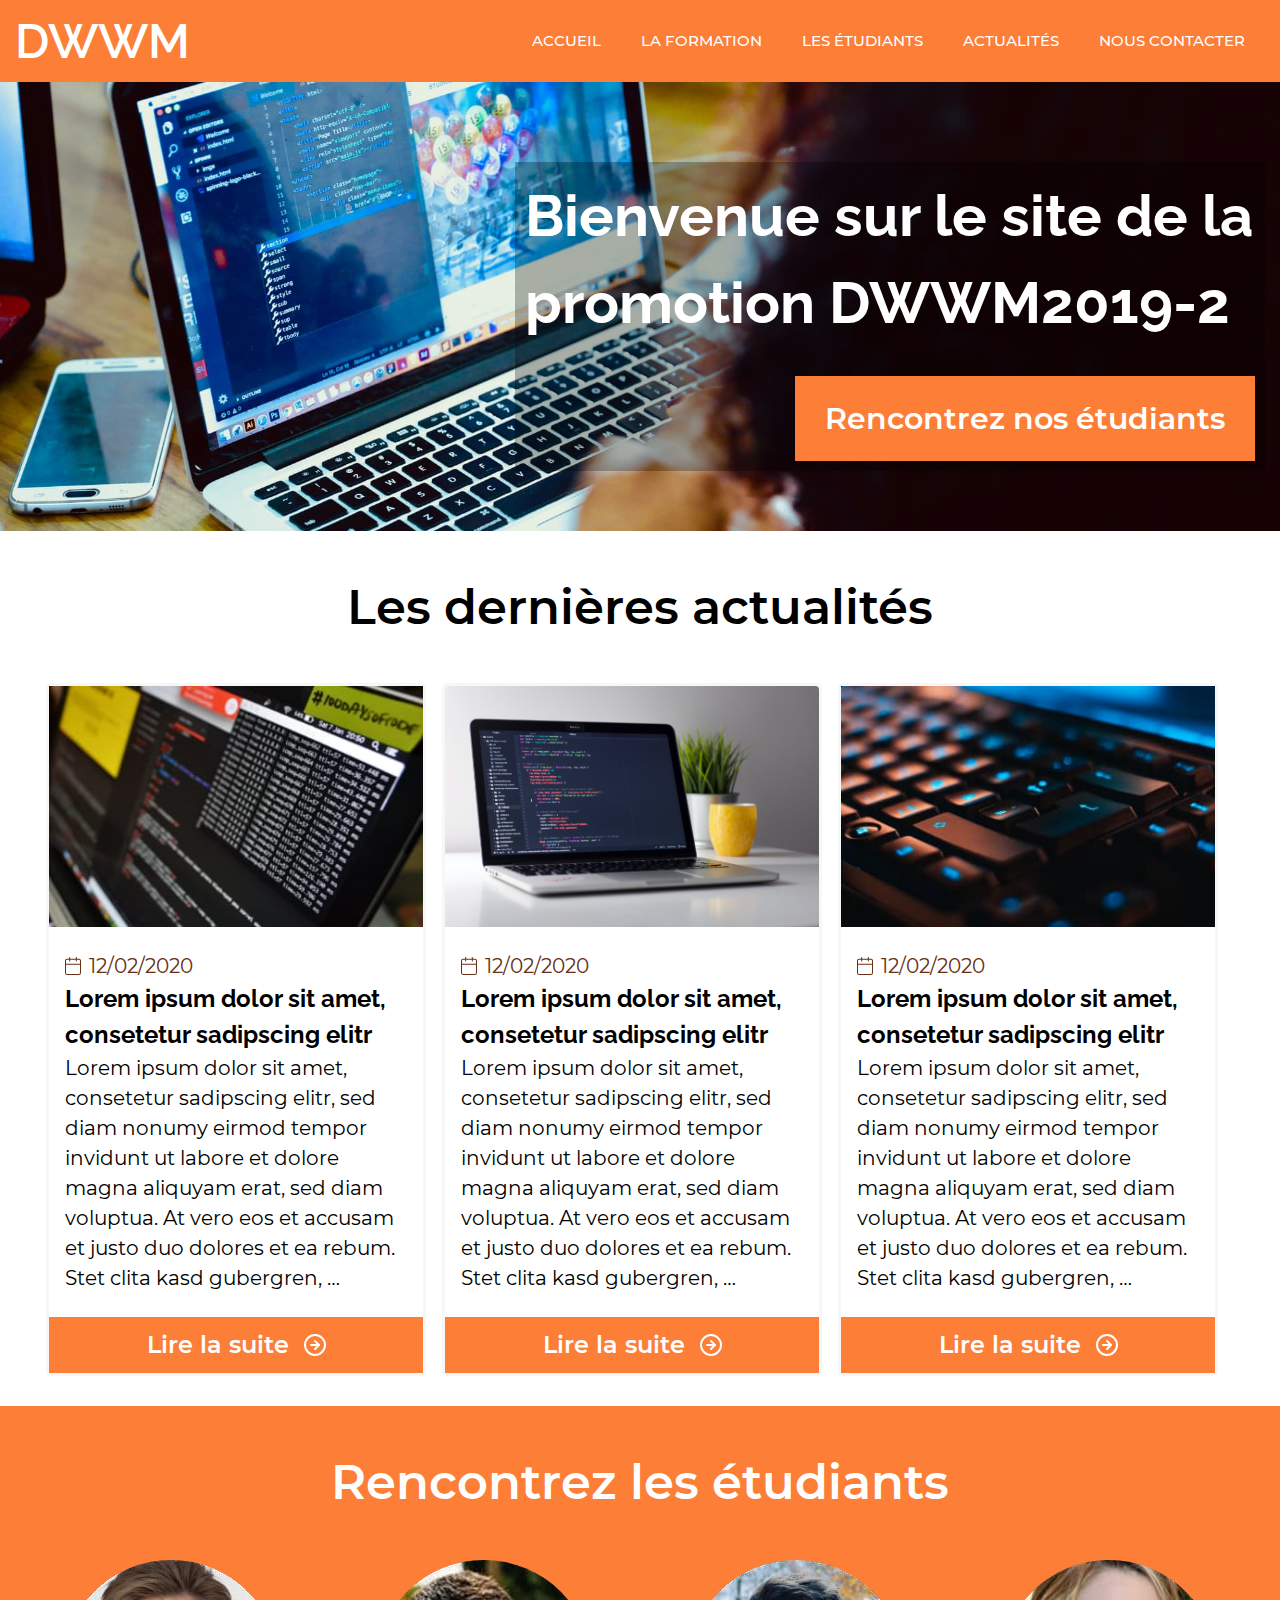
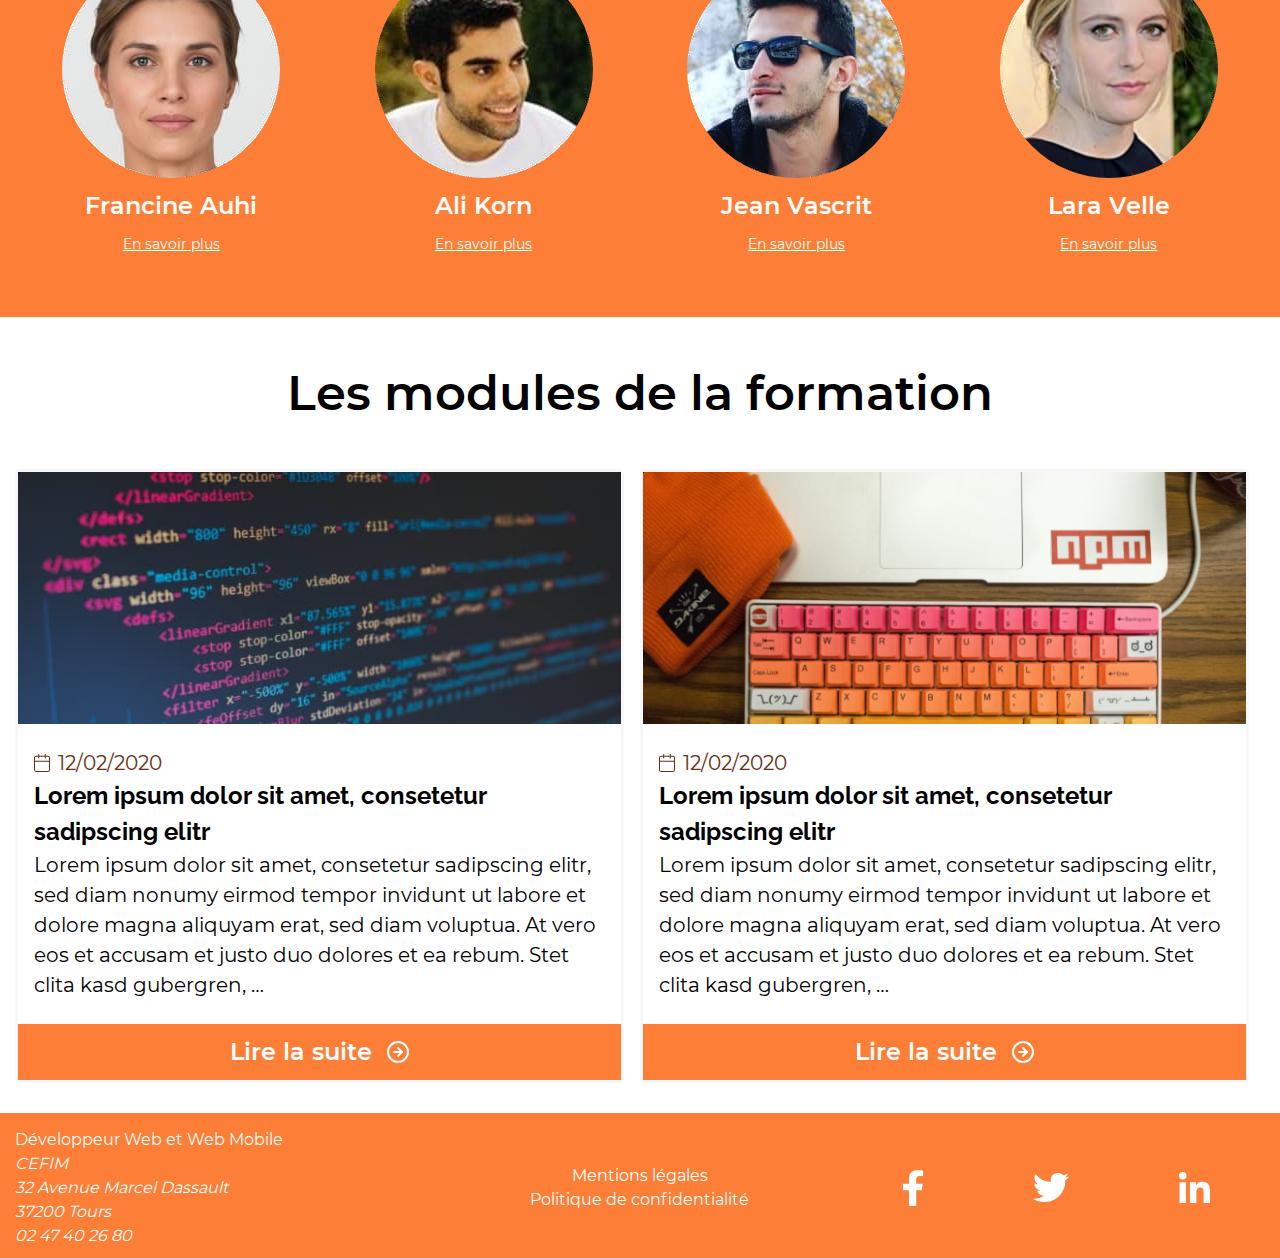
==== commit 0b1e3da4: "Rajout de la balise adress sur les footer" ====
--- a/index.html
+++ b/index.html
@@ -9,6 +9,12 @@
     <title>DWWM - Accueil</title>
 </head>
 <body>
+    <!-- Des div sont présentes à l'intérieur des liens des articles et des liens étudiants.
+    J'ai fait cela pour une raison d'accéssibilité car le focus se fait sur les liens et le rendu en leur atribuant un border
+    était moche. J'ai cru comprendre qu'il n'y avait pas de sélécteurs CSS parents
+    car la syntaxe des selecteurs ne fonctionnent pas comme ca.
+    J'ai donc créer une <div> enfant des <a> sur laquelle j'applique un border.
+    Voir cet article : https://remysharp.com/2010/10/11/css-parent-selector/ -->
 
     <header class="main-header">
         <div class="container">
@@ -107,7 +113,7 @@
                     <a class="students-link" href="etudiant-deux.html">
                         <div class="forfocus">
                             <figure>
-                                <img class="students-img" src="img/etudiant-deux.jpg" alt="">
+                                <img class="students-img" src="img/etudiant-deux.jpg" srcset="img/etudiant-deux@2x.jpg 2x" alt="">
                                 <figcaption>Francine Auhi</figcaption>
                             </figure>
                             <p>En savoir plus</p>
@@ -118,7 +124,7 @@
                     <a class="students-link" href="etudiant-deux.html">
                         <div class="forfocus">
                             <figure>
-                                <img class="students-img" src="img/etudiant-un.jpg" alt="">
+                                <img class="students-img" src="img/etudiant-un.jpg" srcset="img/etudiant-un@2x.jpg 2x" alt="">
                                 <figcaption>Ali Korn</figcaption>
                             </figure>
                             <p>En savoir plus</p>
@@ -129,7 +135,7 @@
                     <a class="students-link" href="etudiant-deux.html">
                         <div class="forfocus">
                             <figure>
-                                <img class="students-img" src="img/etudiant-trois.jpg" alt="">
+                                <img class="students-img" src="img/etudiant-trois.jpg" srcset="img/etudiant-trois@2x.jpg 2x" alt="">
                                 <figcaption>Jean Vascrit</figcaption>
                             </figure>
                             <p>En savoir plus</p>
@@ -140,7 +146,7 @@
                     <a class="students-link" href="etudiant-deux.html">
                         <div class="forfocus">
                             <figure>
-                                <img class="students-img" src="img/etudiant-quatre.jpg" alt="">
+                                <img class="students-img" src="img/etudiant-quatre.jpg" srcset="img/etudiant-quatre@2x.jpg 2x"alt="">
                                 <figcaption>Lara Velle</figcaption>
                             </figure>
                             <p>En savoir plus</p>
@@ -194,19 +200,14 @@
         <div class="container">
             <div class="main-footer-contact">
                 <p>Développeur Web et Web Mobile</p>
-                <ul class="contact-list">
-                    <li class="contact-item">
-                        <a class="contact-link" href="https://g.page/cefimformation?share">
-                            <p>CEFIM</p>
-                            <p>32 Avenue Marcel Dassault</br>
-                               37200 Tours
-                            </p>
-                        </a>
-                    </li>
-                    <li class="contact-item">
-                        <a class="contact-link" href="tel:+33247402680">02 47 40 26 80</a>
-                    </li>
-                </ul>
+                <address>
+                    <p>CEFIM</p>
+                    <a class="contact-link" href="https://g.page/cefimformation?share">
+                        <p>32 Avenue Marcel Dassault</br>
+                           37200 Tours</p>
+                    </a>
+                    <a class="contact-link" href="tel:+33247402680">02 47 40 26 80</a>
+                </address>
             </div>
             <ul class="main-footer-list">
                 <li class="main-footer-item">
